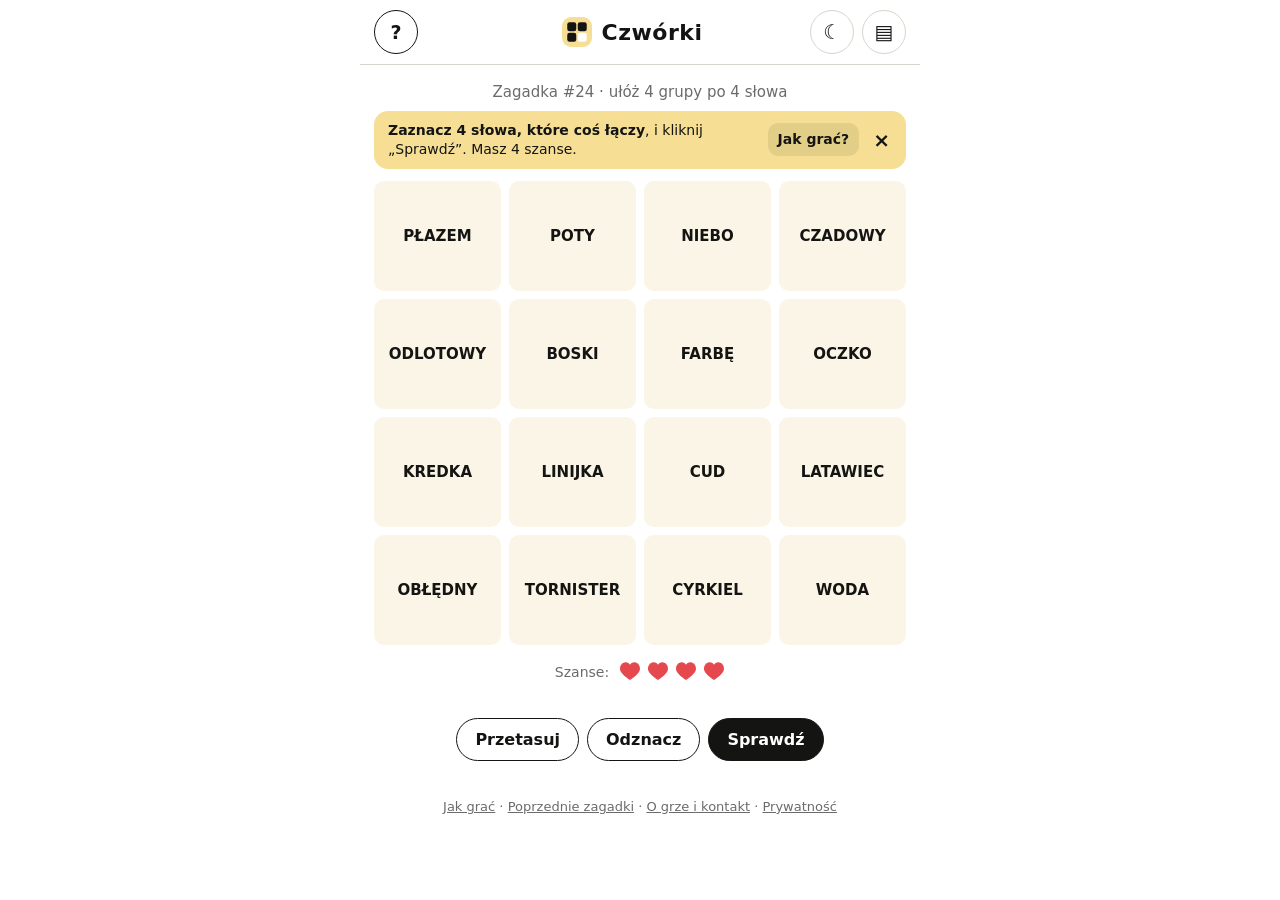
==== index.html @ 01d71d6a "Łatwiej: prostsza grupa w każdym dniu do 17.12, dzisiaj ŹRÓDŁO zamiast KRZESŁO; podpowiedź po 2 pomy" ====
<!DOCTYPE html>
<html lang="pl">
<head>
<meta charset="UTF-8">
<meta name="viewport" content="width=device-width, initial-scale=1, viewport-fit=cover">
<title>Czwórki – codzienna łamigłówka słowna</title>
<meta name="description" content="Codzienna polska łamigłówka: ułóż 16 słów w 4 ukryte grupy. Nowa zagadka każdego dnia.">
<meta property="og:title" content="Czwórki – codzienna łamigłówka słowna">
<meta property="og:description" content="16 słów, 4 ukryte grupy, 4 szanse. Dasz radę?">
<meta property="og:type" content="website">
<link rel="manifest" href="/manifest.webmanifest">
<link rel="apple-touch-icon" href="/ikony/apple-touch-icon.png">
<meta name="apple-mobile-web-app-capable" content="yes">
<meta name="apple-mobile-web-app-title" content="Czwórki">
<meta name="theme-color" content="#F6DF94">
<link rel="icon" href="data:image/svg+xml,<svg xmlns='http://www.w3.org/2000/svg' viewBox='0 0 40 40'><rect width='40' height='40' rx='9' fill='%23F6DF94'/><rect x='7' y='7' width='12' height='12' rx='3' fill='%23141413'/><rect x='21' y='7' width='12' height='12' rx='3' fill='%23141413'/><rect x='7' y='21' width='12' height='12' rx='3' fill='%23141413'/><rect x='21' y='21' width='12' height='12' rx='3' fill='%23fff'/></svg>">
<script>try{if(localStorage.getItem("cz-theme")==="dark")document.documentElement.dataset.theme="dark"}catch(e){}</script>
<link rel="stylesheet" href="style.css?v=68">
<!-- AdSense: po akceptacji wklej tu skrypt z panelu AdSense (oraz baner zgody CMP) -->
<script async src="https://pagead2.googlesyndication.com/pagead/js/adsbygoogle.js?client=ca-pub-8335463733241700" crossorigin="anonymous"></script>
</head>
<body>
<header class="top">
  <div class="top-l"><button class="icon help" id="btn-help" aria-label="Jak grać">?</button></div>
  <h1 class="brand"><svg class="mark" width="30" height="30" viewBox="0 0 40 40" aria-hidden="true"><rect width="40" height="40" rx="9" fill="#F6DF94"></rect><rect x="7" y="7" width="12" height="12" rx="3" fill="#141413"></rect><rect x="21" y="7" width="12" height="12" rx="3" fill="#141413"></rect><rect x="7" y="21" width="12" height="12" rx="3" fill="#141413"></rect><rect x="21" y="21" width="12" height="12" rx="3" fill="#FFFFFF"></rect></svg>Czwórki</h1>
  <div class="top-r">
    <button class="icon" id="btn-theme" aria-label="Włącz ciemny motyw">☾</button>
    <button class="icon" id="btn-stats" aria-label="Statystyki">▤</button>
  </div>
</header>

<main class="wrap">
  <p class="sub" id="subtitle">Ułóż 4 grupy po 4 słowa</p>
  <div class="hint" id="hint" hidden><span><b>Zaznacz 4 słowa, które coś łączy</b>, i kliknij „Sprawdź”. Masz 4 szanse.</span><button type="button" id="hint-more">Jak grać?</button><button type="button" id="hint-x" aria-label="Zamknij podpowiedź">×</button></div>
  <script>try{var h=+localStorage.getItem("cz-help-at")||0;if(!h||Date.now()-h>2592e6)document.getElementById("hint").hidden=false}catch(e){}</script>
  <div id="solved"></div>
  <div class="grid" id="grid" aria-live="polite"></div>
  <p class="lives">Szanse: <span id="lives"></span></p>
  <p class="msg" id="msg" role="status"></p>
  <div class="actions" id="actions">
    <button id="btn-shuffle">Przetasuj</button>
    <button id="btn-clear">Odznacz</button>
    <button id="btn-hint" hidden>💡 Podpowiedź</button>
    <button id="btn-check" class="primary">Sprawdź</button>
  </div>
  <p class="hint-line" id="hint-line" hidden></p>

  <section class="end" id="end" hidden>
    <div class="end-card">
      <div class="end-col">
        <p class="eyebrow">Twój wynik</p>
        <h2 id="end-title"></h2>
        <div class="time-big" id="e-time">0:00</div><div class="time-l">czas rozwiązania</div>
        <div class="mini">
          <div><b id="e-mist">0</b><span>błędy</span></div>
          <div><b id="e-streak">0</b><span>seria</span></div>
        </div>
      </div>
      <div class="end-col">
        <p class="eyebrow">Poleć znajomym</p>
        <div class="share-grid">
        <a class="sh wa" id="sh-wa" href="#" target="_blank" rel="noopener"><span><svg viewBox="0 0 24 24" width="24" height="24" aria-hidden="true"><path fill="#fff" d="M12 3C6.5 3 2 6.9 2 11.7c0 2.6 1.3 4.9 3.4 6.5V22l3.6-2c.9.3 1.9.4 3 .4 5.5 0 10-3.9 10-8.7S17.5 3 12 3z"/></svg></span>WhatsApp</a>
        <a class="sh ms mobile-only" id="sh-ms" href="#" target="_blank" rel="noopener"><span><svg viewBox="0 0 24 24" width="24" height="24" aria-hidden="true"><path fill="#fff" d="M12 3C6.5 3 2 6.9 2 11.7c0 2.6 1.3 4.9 3.4 6.5V22l3.6-2c.9.3 1.9.4 3 .4 5.5 0 10-3.9 10-8.7S17.5 3 12 3z"/></svg></span>Messenger</a>
        <a class="sh sms mobile-only" id="sh-sms" href="#" target="_blank" rel="noopener"><span><svg viewBox="0 0 24 24" width="24" height="24" aria-hidden="true"><path fill="#fff" d="M12 3C6.5 3 2 6.9 2 11.7c0 2.6 1.3 4.9 3.4 6.5V22l3.6-2c.9.3 1.9.4 3 .4 5.5 0 10-3.9 10-8.7S17.5 3 12 3z"/></svg></span>SMS</a>
        <a class="sh fb" id="sh-fb" href="#" target="_blank" rel="noopener"><span><svg viewBox="0 0 24 24" width="22" height="22" aria-hidden="true"><path fill="none" stroke="#fff" stroke-width="2.2" stroke-linecap="round" stroke-linejoin="round" d="M12 3v12M7 8l5-5 5 5M5 13v6a2 2 0 0 0 2 2h10a2 2 0 0 0 2-2v-6"/></svg></span>Facebook</a>
        <a class="sh x desktop-only" id="sh-x" href="#" target="_blank" rel="noopener"><span><svg viewBox="0 0 24 24" width="22" height="22" aria-hidden="true"><path fill="none" stroke="#fff" stroke-width="2.2" stroke-linecap="round" stroke-linejoin="round" d="M12 3v12M7 8l5-5 5 5M5 13v6a2 2 0 0 0 2 2h10a2 2 0 0 0 2-2v-6"/></svg></span>X</a>
        <button class="sh cp" id="sh-copy" type="button"><span><svg viewBox="0 0 24 24" width="22" height="22" aria-hidden="true"><path fill="none" stroke="#fff" stroke-width="2.2" stroke-linecap="round" d="M10 14a4 4 0 0 0 5.7 0l3-3a4 4 0 0 0-5.7-5.7l-1 1M14 10a4 4 0 0 0-5.7 0l-3 3a4 4 0 0 0 5.7 5.7l1-1"/></svg></span>Kopiuj</button>
        <button class="sh more mobile-only" id="btn-share" type="button"><span><svg viewBox="0 0 24 24" width="22" height="22" aria-hidden="true"><path fill="none" stroke="#fff" stroke-width="2.2" stroke-linecap="round" d="M6 12h.01M12 12h.01M18 12h.01"/></svg></span>Więcej</button>
        </div>
        <label class="opt"><input type="checkbox" id="with-score"> dołącz mój wynik</label>
      </div>
    </div>
    <div class="tomorrow">
      <p class="next"><span>Następna zagadka za</span> <b id="countdown"></b></p>
      <p class="streak-note" id="streak-note" hidden></p>
      <div class="remind" id="remind" hidden><button type="button" id="btn-remind" role="switch" aria-checked="false"><span class="rt"><b>Przypomnij mi o nowej zagadce</b><small>codziennie o 8:00 · bez konta</small></span><span class="sw" aria-hidden="true"></span></button><p id="remind-info"></p></div>
    </div>
    <div class="more-games">
      <a class="mg-btn" id="btn-prev" href="#"><span>Wczorajsza</span><b aria-hidden="true">→</b></a>
      <a class="mg-link" href="archiwum.html"><span>Archiwum</span><b aria-hidden="true">→</b></a>
    </div>
    <button class="replay" id="btn-reset" type="button">↺ Zagraj ponownie</button>
    <!-- Miejsce reklamowe: pokazujemy dopiero po zakończeniu gry -->
    <div class="ad-slot" id="ad-slot"><span>Reklama</span></div>
  </section>
</main>

<footer class="foot">
  <a href="jak-grac.html" id="foot-help">Jak grać</a> · <a href="archiwum.html">Poprzednie zagadki</a> · <a href="o-grze.html">O grze i kontakt</a> · <a href="polityka-prywatnosci.html">Prywatność</a>
</footer>

<dialog id="dlg-help" class="sheet">
  <div class="grab"></div>
  <div class="sheet-h"><div><h2>Jak grać</h2><p class="sub2">Znajdź 4 ukryte grupy po 4 słowa</p></div>
    <form method="dialog"><button class="x" aria-label="Zamknij">✕</button></form></div>
  <div class="ex">
    <div class="ex-tiles"><span class="sel">BUT</span><span class="sel">DZWON</span><span class="sel">PŁOMIEŃ</span><span class="sel">PROGRAMISTA</span></div>
    <p><b>Zaznacz 4 słowa</b>, które coś łączy, i kliknij „Sprawdź”.</p>
  </div>
  <div class="ex">
    <div class="ex-row"><b>MA JĘZYK</b><span>BUT, DZWON, PŁOMIEŃ, PROGRAMISTA</span></div>
    <p>Trafiona grupa znika z planszy i <b>odkrywa swoją nazwę</b>.</p>
  </div>
  <div class="ex">
    <div class="ex-lives"><span class="h"></span><span class="h"></span><span class="h"></span><span class="h off"></span><em>Prawie! Jedno słowo nie pasuje</em></div>
    <p>Masz <b>4 szanse</b>. „Prawie!” znaczy, że 3 z 4 zaznaczonych słów są z jednej grupy.</p>
  </div>
  <div class="ex">
    <div class="ex-tiles"><span>KRĘCIĆ</span><span class="trap">BUJAĆ</span><span>KIWAĆ</span><span>ZMYŚLAĆ</span></div>
    <p><b>Uważaj na pułapki.</b> Wiele słów pasuje do kilku grup, ale rozwiązanie jest tylko jedno.</p>
  </div>
  <div class="pill"><i></i>Nowa zagadka codziennie o północy</div>
  <div class="sheet-f"><a href="jak-grac.html">Więcej o zasadach</a><form method="dialog"><button class="primary go">Zagraj</button></form></div>
</dialog>

<dialog id="dlg-stats">
  <h2>Statystyki</h2>
  <div class="stats">
    <div><b id="st-played">0</b><span>Rozegrane</span></div>
    <div><b id="st-win">0</b><span>% wygranych</span></div>
    <div><b id="st-streak">0</b><span>Seria</span></div>
    <div><b id="st-max">0</b><span>Najdłuższa</span></div>
  </div>
  <form method="dialog"><button>Zamknij</button></form>
</dialog>

<div class="toast" id="toast" hidden></div>

<script src="images.js?v=34"></script>
<script src="app.js?v=68"></script>
</body>
</html>
---- style.css ----
:root{--card:#f7f7f3;
  --bg:#ffffff;--fg:#141413;--muted:#6b6b6b;--tile:#FAF5E6;--tile-sel:#141413;--line:#d6d6cc;
  --c0:#F8EDC8;--c1:#F8EDC8;--c2:#F8EDC8;--c3:#F8EDC8;--danger:#c0392b;
  --r:10px;
}
html[data-theme="dark"]{--c0:#3a3a3c;--c1:#3a3a3c;--c2:#3a3a3c;--c3:#3a3a3c;--card:#1c1c1e;--bg:#121213;--fg:#f2f2f2;--muted:#9a9a9a;--tile:#2c2c2e;--tile-sel:#d8d8d0;--line:#3a3a3c;color-scheme:dark}
*{box-sizing:border-box}
[hidden]{display:none!important}
html,body{margin:0;background:var(--bg);color:var(--fg);font-family:system-ui,-apple-system,"Segoe UI",Roboto,sans-serif;-webkit-tap-highlight-color:transparent}
.top{display:flex;align-items:center;justify-content:space-between;padding:10px 14px;border-bottom:1px solid var(--line);max-width:560px;margin:0 auto}
.top-l,.top-r{display:flex;gap:8px;min-width:80px}.top-r{justify-content:flex-end}
.top h1{font-size:22px;margin:0;font-weight:700;letter-spacing:.5px}
.icon{width:36px;height:36px;border-radius:50%;border:1px solid var(--line);background:none;color:var(--fg);font-size:16px;cursor:pointer}
.wrap{max-width:560px;margin:0 auto;padding:14px}
.sub{text-align:center;color:var(--muted);margin:4px 0 14px;font-size:15px}
.grid{display:grid;grid-template-columns:repeat(4,minmax(0,1fr));gap:8px}
.tile{aspect-ratio:1.15/1;border:none;border-radius:var(--r);background:var(--tile);color:var(--fg);font-weight:700;text-transform:uppercase;font-size:clamp(10px,3.1vw,15px);cursor:pointer;user-select:none;padding:2px 3px;white-space:nowrap;overflow:hidden;transition:transform .1s}
.tile:active{transform:scale(.96)}
.tile.sel{background:var(--tile-sel);color:var(--bg)}
.tile.shake{animation:shake .35s}
@keyframes shake{25%{transform:translateX(-5px)}50%{transform:translateX(5px)}75%{transform:translateX(-3px)}}
.row{position:relative;overflow:hidden;border-radius:var(--r);padding:14px 8px;text-align:center;margin-bottom:8px;color:#121212;animation:pop .3s;isolation:isolate;background:var(--gc)}
.row-txt{position:relative;z-index:2}
.row-bg{position:absolute;inset:-4px;background-size:cover;background-position:center;filter:blur(1px);z-index:0;opacity:0;transition:opacity .6s}
.row-bg.on{opacity:1}
.row.has-img{padding:22px 22px;color:#fff;background:#333}
.row.has-img::before,.row.has-img::after{content:"";position:absolute;top:0;bottom:0;width:12px;background:var(--gc);z-index:3}
.row.has-img::before{left:0}.row.has-img::after{right:0}
.row.has-img .row-txt{text-shadow:0 1px 3px rgba(0,0,0,.9),0 0 12px rgba(0,0,0,.6)}
.row.has-img .row-bg::after{content:"";position:absolute;inset:0;background:rgba(0,0,0,.28)}
.credit{position:absolute;right:18px;bottom:3px;z-index:2;font-size:9px;color:#fff;opacity:.75;text-decoration:none;text-shadow:0 1px 2px #000}
.row b{display:block;text-transform:uppercase;font-size:15px}
.row span{font-size:14px;text-transform:uppercase}
@keyframes pop{from{transform:scale(.9);opacity:0}to{transform:scale(1);opacity:1}}
.c0{--gc:var(--c0);background:var(--c0)}.c1{--gc:var(--c1);background:var(--c1)}.c2{--gc:var(--c2);background:var(--c2)}.c3{--gc:var(--c3);background:var(--c3)}
.row.c0,.row.c1,.row.c2,.row.c3{background:var(--gc)}.row.has-img.c0,.row.has-img.c1,.row.has-img.c2,.row.has-img.c3{background:#333}
.lives{text-align:center;color:var(--muted);margin:16px 0 4px;font-size:14px}
.lives i{display:inline-block;width:11px;height:11px;border-radius:50%;background:var(--tile-sel);margin:0 3px;vertical-align:middle}
.msg{text-align:center;min-height:22px;margin:4px 0 8px;font-weight:600;color:var(--danger)}
.actions{display:flex;gap:8px;justify-content:center}
button{font:inherit}
.actions button,.end button,dialog button{border:1px solid var(--fg);background:none;color:var(--fg);border-radius:999px;padding:11px 18px;font-weight:600;cursor:pointer}
button.primary{background:var(--fg);color:var(--bg)}
.opt input{width:17px;height:17px;accent-color:var(--fg)}
.sh:active span{transform:scale(.94)}
.sh.wa span{background:#25d366}.sh.ms span{background:#0a7cff}.sh.fb span{background:#1877f2}.sh.sms span{background:#34c759}.sh.x span{background:#111}.sh.cp span{background:#8a8a85}
html[data-theme="dark"] .sh.x span{background:#444}
body:not(.is-mobile) .mobile-only{display:none}
.ad-slot{margin:18px auto 0;min-height:100px;border:1px dashed var(--line);border-radius:var(--r);display:flex;align-items:center;justify-content:center;color:var(--muted);font-size:12px}
.foot{text-align:center;padding:24px 0 30px;font-size:13px;color:var(--muted)}
.foot a{color:inherit}
dialog{border:none;border-radius:16px;max-width:380px;width:calc(100% - 32px);background:var(--bg);color:var(--fg);padding:20px 22px}
dialog::backdrop{background:rgba(0,0,0,.5)}
dialog h2{margin-top:0}
dialog ul{padding-left:18px;line-height:1.6}
.dot{display:inline-block;width:12px;height:12px;border-radius:3px;vertical-align:middle}
.stats{display:grid;grid-template-columns:repeat(4,1fr);gap:6px;text-align:center;margin-bottom:16px}
.stats b{display:block;font-size:26px}
.stats span{font-size:11px;color:var(--muted)}
.toast{position:fixed;top:70px;left:50%;transform:translateX(-50%);background:var(--fg);color:var(--bg);padding:10px 16px;border-radius:8px;font-weight:600;z-index:10}
.page{max-width:680px;margin:0 auto;padding:20px 16px 40px;line-height:1.65}
.page a{color:inherit}
.lvl{position:absolute;left:8px;top:6px;z-index:4;font-size:10px;font-weight:700;letter-spacing:.6px;padding:2px 7px;border-radius:999px;background:rgba(255,255,255,.75);color:#333}
.row.has-img .lvl{left:20px;background:var(--gc);color:#222}

.row.has-img{padding:24px 22px 22px}

/* ---- Ekran końcowy ---- */
.end{margin-top:18px;animation:pop .35s}
.end-card{display:grid;grid-template-columns:1fr 1fr;background:var(--card);border:1px solid var(--line);border-radius:18px;overflow:hidden}
.end-col{padding:16px 12px;display:flex;flex-direction:column;align-items:center;text-align:center;min-width:0}
.end-col+.end-col{border-left:1px solid var(--line)}
.eyebrow{margin:0 0 6px;font-size:11px;font-weight:700;letter-spacing:.8px;text-transform:uppercase;color:var(--muted)}
.end h2{margin:0 0 10px;font-size:20px}
.end-grid{line-height:0;margin-bottom:12px}
.end-grid div{margin:3px 0}
.end-grid i{display:inline-block;width:19px;height:19px;border-radius:5px;margin:0 1.5px}
.mini{display:flex;gap:18px}
.mini b{display:block;font-size:20px}
.mini span{font-size:11px;color:var(--muted)}
.share-grid{display:grid;grid-template-columns:repeat(3,1fr);gap:10px 4px;width:100%;margin-top:4px}
.sh{display:flex;flex-direction:column;align-items:center;gap:4px;font-size:10.5px;color:var(--muted);text-decoration:none;background:none;border:none;padding:0;cursor:pointer;font-weight:400}
.end .sh{border:none;border-radius:0;padding:0;background:none;color:var(--muted);font-weight:400}
.sh span{width:42px;height:42px;border-radius:50%;display:flex;align-items:center;justify-content:center;transition:transform .15s}
.sh:hover span{transform:translateY(-2px)}
.sh.more span{background:#5b5b57}
.opt{display:flex;align-items:center;gap:6px;font-size:12px;color:var(--muted);margin:12px 0 0;cursor:pointer}
.opt input{width:15px;height:15px;accent-color:var(--fg);margin:0}
.next{display:flex;justify-content:center;align-items:center;gap:6px;margin:14px auto 0;padding:9px 16px;border-radius:999px;background:var(--card);border:1px solid var(--line);width:max-content;font-size:14px;color:var(--muted)}
.next b{color:var(--fg);font-variant-numeric:tabular-nums}
.end button.ghost{display:block;margin:10px auto 0;border:none;background:none;color:var(--muted);text-decoration:underline;font-weight:500;padding:4px 8px;font-size:13px}
@media (max-width:360px){.end-card{grid-template-columns:1fr}.end-col+.end-col{border-left:none;border-top:1px solid var(--line)}}
/* ---- Auto-odkrywanie ostatniej grupy ---- */
.tile.sel{transition:background .15s,transform .15s}
.tile.auto{animation:autoPick .3s ease-out}
@keyframes autoPick{0%{transform:scale(1)}50%{transform:scale(1.12)}100%{transform:scale(1)}}
.grid.closing .tile{transition:opacity .25s,transform .25s;opacity:0;transform:scale(.85)}
body.is-mobile .desktop-only{display:none}
body:not(.is-mobile) .share-grid{grid-template-columns:repeat(2,1fr);max-width:140px}
.arch-link{display:block;margin:12px auto 0;padding:12px 14px;border-radius:14px;border:1px solid var(--line);background:var(--card);color:var(--fg);text-decoration:none;font-size:14px;font-weight:600;text-align:center;max-width:380px}
.arch-link:hover{border-color:var(--fg)}
.row.has-img{min-height:118px;display:flex;flex-direction:column;justify-content:center}
@media (min-width:600px){.row.has-img{min-height:150px}}

/* ---- bez kolorów grup ---- */
.row.has-img::before,.row.has-img::after{display:none}
.row.has-img{padding-left:16px;padding-right:16px}
.row:not(.has-img){color:var(--fg)}
html[data-theme="dark"] .row:not(.has-img) b,html[data-theme="dark"] .row:not(.has-img) span{color:var(--fg)}
.credit{right:12px}
/* ---- 7] większe ikony ---- */
.icon{width:44px;height:44px;font-size:20px;display:flex;align-items:center;justify-content:center}
.icon.help{font-size:19px;font-weight:800;border-width:1.5px;border-color:var(--fg)}
/* ---- 6] życia jako serca ---- */
.lives{display:flex;align-items:center;justify-content:center;gap:10px;font-size:14px}
.lives i{display:none}
.hearts{display:inline-flex;gap:6px}
.h{width:22px;height:20px;display:inline-block;background:no-repeat center/contain url("data:image/svg+xml,%3Csvg xmlns='http://www.w3.org/2000/svg' viewBox='0 0 24 22'%3E%3Cpath d='M12 21s-8.5-5.3-10.6-10.2C-.1 6.2 3 1.5 7.3 1.5c2.2 0 3.7 1.2 4.7 2.7 1-1.5 2.5-2.7 4.7-2.7 4.3 0 7.4 4.7 5.9 9.3C20.5 15.7 12 21 12 21z' fill='%23e5484d'/%3E%3C/svg%3E")}
.h.off{background-image:url("data:image/svg+xml,%3Csvg xmlns='http://www.w3.org/2000/svg' viewBox='0 0 24 22'%3E%3Cpath d='M12 21s-8.5-5.3-10.6-10.2C-.1 6.2 3 1.5 7.3 1.5c2.2 0 3.7 1.2 4.7 2.7 1-1.5 2.5-2.7 4.7-2.7 4.3 0 7.4 4.7 5.9 9.3C20.5 15.7 12 21 12 21z' fill='none' stroke='%23999' stroke-width='1.8'/%3E%3C/svg%3E")}
.h.lost{animation:heartLost .6s}
@keyframes heartLost{0%{transform:scale(1)}30%{transform:scale(1.35)}60%{transform:scale(.8)}100%{transform:scale(1)}}
/* ---- 4] czas na ekranie końcowym ---- */
.time-big{font-size:40px;font-weight:800;font-variant-numeric:tabular-nums;line-height:1.1}
.time-l{font-size:11px;color:var(--muted);margin:2px 0 12px}
/* ---- 5] tutorial jako arkusz od dołu ---- */
dialog.sheet{margin:auto auto 0;width:100%;max-width:560px;border-radius:24px 24px 0 0;padding:10px 20px 22px;max-height:92vh;overflow:auto;animation:sheetUp .3s ease-out}
@keyframes sheetUp{from{transform:translateY(100%)}to{transform:none}}
.grab{width:44px;height:5px;border-radius:3px;background:var(--line);margin:0 auto 12px}
.sheet-h{display:flex;justify-content:space-between;align-items:flex-start}
.sheet-h h2{margin:0;font-size:26px}
.sub2{margin:4px 0 0;color:var(--muted)}
dialog .x{width:40px;height:40px;border-radius:12px;border:none;background:var(--tile);color:var(--fg);font-size:16px;padding:0;cursor:pointer}
.ex{border-top:1px solid var(--line);padding:14px 0 4px;margin-top:14px}
.ex p{margin:8px 0 0;font-size:15px;color:var(--muted);line-height:1.45}
.ex p b{color:var(--fg)}
.ex-tiles{display:grid;grid-template-columns:repeat(4,1fr);gap:6px}
.ex-tiles span{background:var(--tile);border-radius:8px;padding:12px 2px;text-align:center;font-weight:700;font-size:11px}
.ex-tiles span.sel{background:var(--tile-sel);color:var(--bg)}
.ex-tiles span.trap{outline:2px dashed #e5484d;outline-offset:-2px}
.ex-row{background:var(--c0);border-radius:10px;padding:10px;text-align:center}
.ex-row b{display:block;font-size:14px}.ex-row span{font-size:12px}
.ex-lives{display:flex;align-items:center;gap:6px;flex-wrap:wrap}
.ex-lives em{font-style:normal;font-weight:700;color:var(--danger);font-size:13px;margin-left:8px}
.pill{display:flex;align-items:center;gap:10px;background:var(--card);border:1px solid var(--line);border-radius:14px;padding:12px 14px;margin:18px 0 0;font-weight:600}
.pill i{width:10px;height:10px;border-radius:50%;background:#46a758;display:inline-block}
.sheet-f{display:flex;justify-content:space-between;align-items:center;margin-top:16px}
.sheet-f a{color:var(--fg);font-weight:600;font-size:14px}
.sheet-f form{margin:0}
dialog .go{padding:13px 30px;font-size:16px}
.tut{max-width:520px;margin:0 0 28px}
.tut .ex:first-of-type{border-top:none;margin-top:6px}
.btn-play{display:inline-block;background:var(--fg);color:var(--bg)!important;text-decoration:none;font-weight:700;padding:12px 22px;border-radius:999px}

/* ---- zdjęcie w całości + rozmyte tło po bokach ---- */
.row-bg{inset:-30px;filter:blur(18px) saturate(1.2) brightness(.7);background-position:center}
.row.has-img .row-bg::after{display:none}
.row-fg{position:absolute;inset:0;background-size:contain;background-repeat:no-repeat;background-position:center;z-index:1;opacity:0;transition:opacity .6s}
.row-fg.on{opacity:1}
.row.has-img::after{display:block;content:"";position:absolute;inset:0;width:auto;background:linear-gradient(rgba(0,0,0,.15),rgba(0,0,0,.45));z-index:1}
.row.has-img .row-txt{z-index:2}
.row.has-img{min-height:150px}
@media (min-width:600px){.row.has-img{min-height:190px}}

/* ---- żółty akcent marki ---- */
:root{--brand:#F6DF94;--on-brand:#141413}
.top h1.brand{display:flex;align-items:center;gap:10px}
.top h1.brand .mark{color:var(--fg);flex:none}
.end-col:first-child{background:var(--brand);color:var(--on-brand)}
.end-col:first-child .eyebrow,.end-col:first-child .time-l,.end-col:first-child .mini span{color:rgba(20,20,19,.7)}
dialog .go,.btn-play{background:var(--brand)!important;color:var(--on-brand)!important;border-color:var(--brand)!important}
.pill i{background:var(--brand);box-shadow:0 0 0 2px var(--on-brand) inset}
.top h1.brand .mark{border-radius:9px}
html[data-theme="dark"]{--tile-sel:#F6DF94}
html[data-theme="dark"] .tile.sel{color:#141413}

/* ---- efekty ---- */
.tile{transition:background .15s,color .15s,transform .12s}
.tile.enter{animation:tileIn .38s cubic-bezier(.2,.9,.3,1.3) both}
@keyframes tileIn{from{opacity:0;transform:translateY(10px) scale(.9)}to{opacity:1;transform:none}}
.tile.pop{animation:tilePop .22s ease-out}
@keyframes tilePop{0%{transform:scale(1)}45%{transform:scale(1.08)}100%{transform:scale(1)}}
.tile:hover{transform:translateY(-1px)}
.grid.shuffling .tile{transition:transform .18s,opacity .18s;transform:scale(.85) rotate(-3deg);opacity:.2}
.tile.jump{animation:tileJump .45s cubic-bezier(.3,1.6,.5,1) both}
@keyframes tileJump{0%{transform:none}40%{transform:translateY(-14px) scale(1.06)}70%{transform:translateY(2px)}100%{transform:none}}
.row{animation:rowIn .3s ease-out}
@keyframes rowIn{from{opacity:0}to{opacity:1}}
.msg.bump{animation:msgBump .35s ease-out}
@keyframes msgBump{0%{transform:scale(.8);opacity:0}60%{transform:scale(1.06);opacity:1}100%{transform:none}}
.actions button,.end button,.sh span,.arch-link{transition:transform .12s}
.actions button:active,.end button:active,.arch-link:active{transform:scale(.95)}
.end-card{animation:cardIn .5s cubic-bezier(.2,.9,.3,1.2) both}
@keyframes cardIn{from{opacity:0;transform:translateY(16px) scale(.96)}to{opacity:1;transform:none}}
.time-big{animation:timePulse .8s ease-out .7s}
@keyframes timePulse{0%,100%{transform:none}50%{transform:scale(1.08)}}
.confetti{position:fixed;inset:0;width:100%;height:100%;pointer-events:none;z-index:50}
@media (prefers-reduced-motion:reduce){*,*::before,*::after{animation:none!important;transition:none!important}}
/* ---- archiwum w grze ---- */
.arch-badge{display:inline-block;background:var(--brand);color:var(--on-brand);font-weight:700;font-size:12px;padding:2px 8px;border-radius:999px;margin-right:4px;vertical-align:1px}
.sub a{color:var(--fg);font-weight:600}
.next a{color:var(--fg);font-weight:700;text-decoration:none}
.more-games{display:flex;flex-direction:column;gap:8px;max-width:380px;margin:14px auto 0}
.mg-btn,.mg-link{display:flex;align-items:center;justify-content:space-between;gap:12px;padding:14px 18px;border-radius:14px;text-decoration:none;font-weight:700;font-size:15px;transition:transform .12s}
.mg-btn{background:var(--brand);color:var(--on-brand)}
.mg-link{background:var(--card);border:1px solid var(--line);color:var(--fg);font-weight:600}
.mg-btn b,.mg-link b{flex:none;font-size:18px}
.mg-btn:active,.mg-link:active{transform:scale(.97)}
.end button.replay{display:block;margin:12px auto 0;background:none;border:1.5px solid var(--fg);color:var(--fg);border-radius:999px;padding:10px 22px;font-weight:700;font-size:15px}

/* Telefon: węższa plansza z marginesami po bokach (jak w Literalnie) */
@media (max-width:600px){.wrap{padding:14px 18px}.grid{gap:6px}.tile.long{font-size:clamp(9px,2.7vw,13px)}}
/* Komputer: „Jak grać” jako okno na środku, zaokrąglone ze wszystkich stron */
@media (min-width:600px){dialog.sheet{margin:auto;border-radius:24px;padding:22px 26px 24px;max-height:88vh;animation:sheetPop .22s ease-out}dialog.sheet .grab{display:none}}
@keyframes sheetPop{from{opacity:0;transform:scale(.96)}to{opacity:1;transform:none}}

/* Wariant B: kurtyna. Nowy pasek i jego zdjęcie odsłaniają się od góry, napis wjeżdża z boku (ok. 0,5 s) */
.row.fresh{animation:curtain 1.5s cubic-bezier(.2,.8,.2,1) backwards}
.row.fresh .row-txt{animation:txtIn .6s cubic-bezier(.2,.8,.2,1) .6s backwards}
.row-bg.curtain{transition:none;opacity:1}
.row-fg.curtain{transition:none;opacity:1;animation:curtain 1.5s cubic-bezier(.2,.8,.2,1) backwards}
@keyframes curtain{from{clip-path:inset(0 0 100% 0)}to{clip-path:inset(0 0 0 0)}}
@keyframes txtIn{from{opacity:0;transform:translateX(-10px)}to{opacity:1;transform:none}}

/* Po grze: wynik u góry, pod nim reklama, grupy zwinięte do wąskich pasków (dotknięcie rozwija) */
body.finished .end{margin-top:6px}
body.finished .ad-slot{margin:12px 0 0;min-height:250px;font-size:11px;letter-spacing:.5px;text-transform:uppercase}
.groups-label{margin:22px 0 8px;font-size:13px;font-weight:700;color:var(--muted);text-transform:uppercase;letter-spacing:.6px;text-align:center}
body.finished .row{cursor:pointer;transition:min-height .3s ease}
body.finished .row.has-img{min-height:64px;padding:10px 14px}
body.finished .row b{font-size:13px}
body.finished .row span{font-size:11.5px}
body.finished .row .credit{display:none}
body.finished .row.has-img.open{min-height:150px;padding:22px 16px}
body.finished .row.open .credit{display:block}
@media (min-width:600px){body.finished .row.has-img.open{min-height:190px}}

/* Pasek nawigacji w archiwum: zawsze pod ręką (przyklejony u góry przy przewijaniu) */
.arch-nav{position:sticky;top:0;z-index:20;display:flex;align-items:center;gap:6px;margin:0 -4px 12px;padding:8px 4px;background:var(--bg);font-size:14px}
.arch-nav .an-btn{flex:none;width:38px;height:38px;display:grid;place-items:center;border:1px solid var(--line);border-radius:12px;background:var(--card);color:var(--fg);font-size:20px;line-height:1;text-decoration:none;cursor:pointer;padding:0}
.arch-nav .an-btn[aria-disabled="true"]{opacity:.35;pointer-events:none}
.arch-nav .an-mid{flex:1;min-width:0;height:38px;display:flex;align-items:center;justify-content:center;gap:6px;border:1px solid var(--line);border-radius:12px;background:var(--card);color:var(--fg);text-decoration:none;white-space:nowrap;overflow:hidden}
.arch-nav .an-mid .arch-badge{margin:0}
.arch-nav .an-mid i{font-style:normal;font-size:11px;color:var(--muted)}
.arch-nav .an-today{flex:none;height:38px;display:flex;align-items:center;padding:0 12px;border-radius:12px;background:var(--brand);color:var(--on-brand);font-weight:700;font-size:13px;text-decoration:none}
@media (max-width:600px){.arch-nav .an-mid .arch-badge{display:none}}
.arch-nav .an-d{color:var(--muted)}
@media (max-width:360px){.arch-nav .an-today{padding:0 9px;font-size:12px}}

/* Bez „pęknięć” przy animacji: rozmyte tło rysowane w osobnej, przyciętej warstwie */
.row.has-img{isolation:isolate;overflow:hidden}
.row-bg{will-change:auto;transform:translateZ(0)}
/* Po grze zwinięte paski: zdjęcie na całą szerokość (kadr od środka), bez rozmytych pasów po bokach */
body.finished .row.has-img:not(.open) .row-fg{background-size:cover;background-position:center 40%}
body.finished .row.has-img:not(.open) .row-bg{display:none}
body.finished .row.has-img:not(.open)::before{content:"";position:absolute;inset:0;background:rgba(0,0,0,.38);z-index:1}
body.finished .row.has-img:not(.open) .row-txt{position:relative;z-index:2}

/* Bez przeskoków: pasek grupy od razu ma docelową wysokość (zdjęcie nie „rozpycha” go po wczytaniu),
   a kolor tła zmienia się płynnie */
#solved .row{min-height:150px;display:flex;flex-direction:column;justify-content:center;padding:22px 22px;transition:background-color .4s ease,color .4s ease}
@media (min-width:600px){#solved .row{min-height:190px}}
body.finished #solved .row:not(.open){min-height:64px;padding:10px 14px}

/* Bez cienkich kresek (Firefox): kafelki na pełnych pikselach i w osobnych warstwach, bez ruchu przy najechaniu */
.grid.px .tile{aspect-ratio:auto;height:var(--tile-h)}
.tile{will-change:transform;backface-visibility:hidden}
.tile:hover{transform:none}

/* Krótka podpowiedź dla nowych graczy (zamiast okna z instrukcją) */
.hint{display:flex;align-items:center;gap:8px;margin:-4px 0 12px;padding:10px 10px 10px 14px;border-radius:14px;background:var(--brand);color:var(--on-brand);font-size:14px;line-height:1.35;animation:cardIn .4s ease-out both}
.hint span{flex:1}
.hint button{flex:none;border:none;background:rgba(0,0,0,.08);color:inherit;border-radius:10px;font:inherit;font-weight:700;padding:7px 10px;cursor:pointer}
.hint #hint-x{background:none;font-size:20px;line-height:1;padding:4px 6px}

/* Bez przesunięć przy wczytywaniu: miejsce na planszę zarezerwowane, zanim przyjdzie zagadka */
.grid:empty{aspect-ratio:1.1/1}


.remind button.busy{opacity:.7;cursor:progress}

/* Seria dni z rzędu – dyskretnie */
.streak-chip{display:inline-block;margin-left:4px;padding:1px 8px;border-radius:999px;background:var(--card);border:1px solid var(--line);font-size:.9em;color:var(--fg);white-space:nowrap}


/* Dolna część ekranu po grze: jedna karta „jutro” (odliczanie, seria, przypomnienie) i spokojniejsze przyciski */
.tomorrow{margin:14px 0 0;padding:16px 16px 6px;border-radius:18px;background:var(--card);border:1px solid var(--line)}
.tomorrow .next{margin:0 auto;padding:0;border:none;background:none;font-size:15px}
.tomorrow .next b{font-size:20px}
.streak-note{margin:6px 0 0;text-align:center;font-size:13px;color:var(--muted)}
.remind{margin:12px -4px 0;border-top:1px solid var(--line)}
.remind button{width:100%;display:flex;align-items:center;gap:14px;padding:12px 4px 10px;border:none;background:none;color:var(--fg);font:inherit;text-align:left;cursor:pointer}
.remind .rt{flex:1;display:flex;flex-direction:column;gap:2px}
.remind .rt b{font-size:15px}
.remind .rt small{font-size:12.5px;color:var(--muted)}
.remind .sw{flex:none;width:46px;height:28px;border-radius:999px;background:var(--line);position:relative;transition:background .2s}
.remind .sw::after{content:"";position:absolute;top:3px;left:3px;width:22px;height:22px;border-radius:50%;background:#fff;box-shadow:0 1px 3px rgba(0,0,0,.25);transition:transform .2s}
.remind button.on .sw{background:#2E9E5B}
.remind button.on .sw::after{transform:translateX(18px)}
.remind button.busy{opacity:.6;cursor:progress}
.remind p{margin:0 0 8px;font-size:13px;color:var(--muted);line-height:1.4}
.remind p:empty{display:none}
.more-games{flex-direction:row;max-width:none;gap:8px}
.more-games .mg-btn,.more-games .mg-link{flex:1;padding:12px 14px;font-size:14px;border-radius:14px}
.more-games .mg-link{font-weight:700}
.end button.replay{display:block;margin:14px auto 0;border:none;border-radius:0;background:none;color:var(--muted);font:inherit;font-size:14px;text-decoration:underline;text-underline-offset:3px;cursor:pointer;padding:6px}

/* Dwa przyciski w jednej linii i spokojny „Zagraj ponownie” */
.more-games .mg-btn,.more-games .mg-link{white-space:nowrap;padding:13px 16px;font-size:15px}
.end button.replay{margin:16px auto 0;padding:9px 18px;border:1px solid var(--line);border-radius:999px;background:transparent;color:var(--muted);font-size:14px;font-weight:600;text-decoration:none}
.end button.replay:active{transform:scale(.97)}
.more-games .mg-btn,.more-games .mg-link{min-width:0;flex:1 1 0}

/* Podpowiedź */
#btn-hint{background:var(--brand);color:var(--on-brand);border-color:transparent}
.hint-line{margin:10px auto 0;max-width:440px;text-align:center;font-size:14px;color:var(--fg);background:var(--card);border:1px solid var(--line);border-radius:12px;padding:8px 12px}
@media (max-width:420px){.actions{flex-wrap:wrap;justify-content:center}}
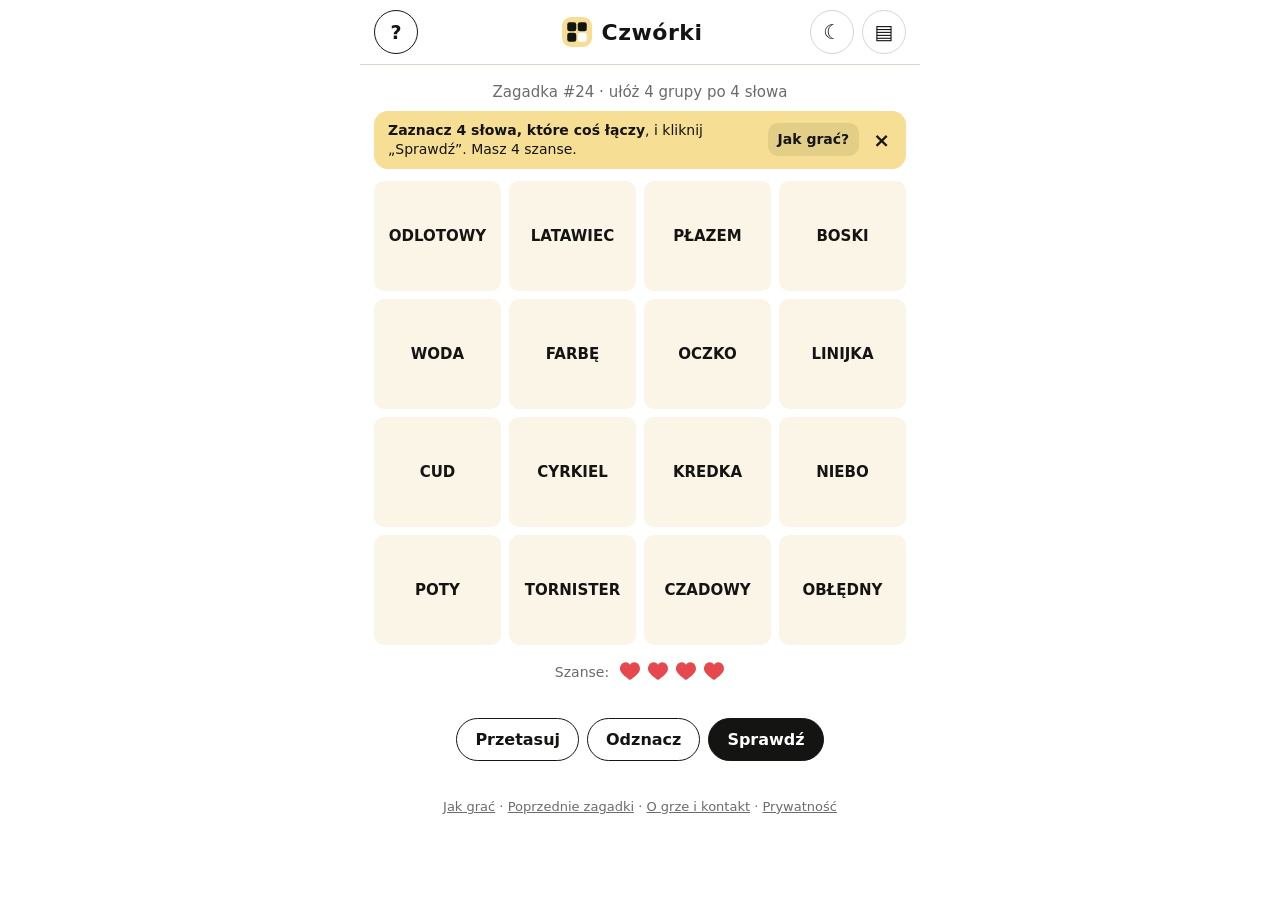
==== commit e43f01ac: "Zdjęcia: angielskie frazy dla grup od 25.11 i wyszukiwanie Pexels po angielsku w panelu Co-Authored-" ====
--- a/index.html
+++ b/index.html
@@ -126,7 +126,7 @@
 
 <div class="toast" id="toast" hidden></div>
 
-<script src="images.js?v=34"></script>
+<script src="images.js?v=35"></script>
 <script src="app.js?v=68"></script>
 </body>
 </html>
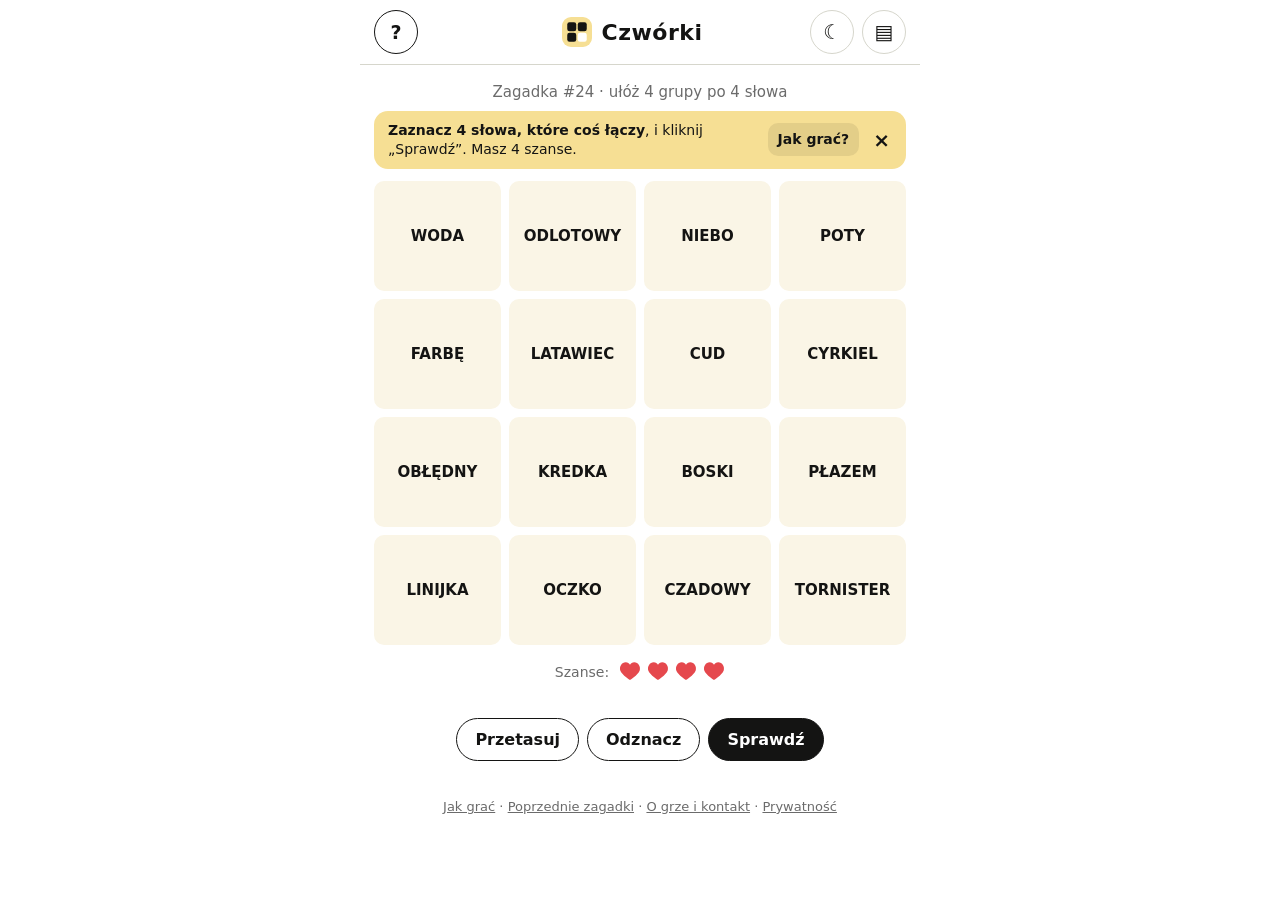
==== commit 7f3fc56b: "Przypomnienia: samonaprawa zapisu przy wizycie, usuwanie tylko wygasłych (410) Co-Authored-By: Claud" ====
--- a/index.html
+++ b/index.html
@@ -127,6 +127,6 @@
 <div class="toast" id="toast" hidden></div>
 
 <script src="images.js?v=35"></script>
-<script src="app.js?v=68"></script>
+<script src="app.js?v=69"></script>
 </body>
 </html>
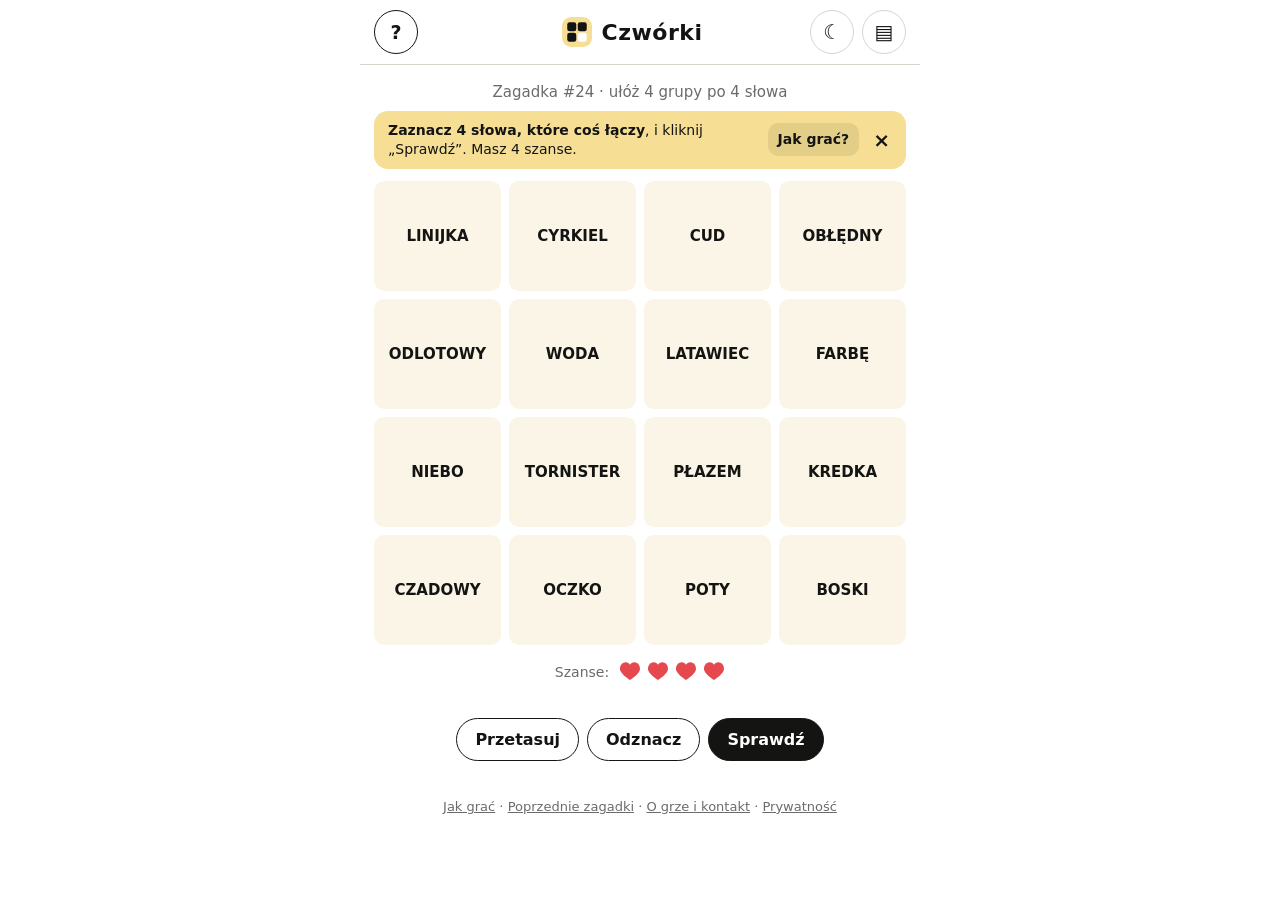
==== commit fa730b1f: "Poziom zagadek: pułapki i trudniejsze grupy (25.11–20.12), poprawne kolory 18–31.12; duży przycisk „" ====
--- a/index.html
+++ b/index.html
@@ -15,7 +15,7 @@
 <meta name="theme-color" content="#F6DF94">
 <link rel="icon" href="data:image/svg+xml,<svg xmlns='http://www.w3.org/2000/svg' viewBox='0 0 40 40'><rect width='40' height='40' rx='9' fill='%23F6DF94'/><rect x='7' y='7' width='12' height='12' rx='3' fill='%23141413'/><rect x='21' y='7' width='12' height='12' rx='3' fill='%23141413'/><rect x='7' y='21' width='12' height='12' rx='3' fill='%23141413'/><rect x='21' y='21' width='12' height='12' rx='3' fill='%23fff'/></svg>">
 <script>try{if(localStorage.getItem("cz-theme")==="dark")document.documentElement.dataset.theme="dark"}catch(e){}</script>
-<link rel="stylesheet" href="style.css?v=68">
+<link rel="stylesheet" href="style.css?v=69">
 <!-- AdSense: po akceptacji wklej tu skrypt z panelu AdSense (oraz baner zgody CMP) -->
 <script async src="https://pagead2.googlesyndication.com/pagead/js/adsbygoogle.js?client=ca-pub-8335463733241700" crossorigin="anonymous"></script>
 </head>
@@ -67,9 +67,10 @@
         <button class="sh cp" id="sh-copy" type="button"><span><svg viewBox="0 0 24 24" width="22" height="22" aria-hidden="true"><path fill="none" stroke="#fff" stroke-width="2.2" stroke-linecap="round" d="M10 14a4 4 0 0 0 5.7 0l3-3a4 4 0 0 0-5.7-5.7l-1 1M14 10a4 4 0 0 0-5.7 0l-3 3a4 4 0 0 0 5.7 5.7l1-1"/></svg></span>Kopiuj</button>
         <button class="sh more mobile-only" id="btn-share" type="button"><span><svg viewBox="0 0 24 24" width="22" height="22" aria-hidden="true"><path fill="none" stroke="#fff" stroke-width="2.2" stroke-linecap="round" d="M6 12h.01M12 12h.01M18 12h.01"/></svg></span>Więcej</button>
         </div>
-        <label class="opt"><input type="checkbox" id="with-score"> dołącz mój wynik</label>
+        <label class="opt"><input type="checkbox" id="with-score" checked> dołącz mój wynik</label>
       </div>
     </div>
+    <button class="challenge" id="btn-challenge" type="button"><b id="ch-title">Rzuć wyzwanie znajomym</b><small id="ch-sub">wyślij swój wynik – ciekawe, czy pobiją Twój czas</small></button>
     <div class="tomorrow">
       <p class="next"><span>Następna zagadka za</span> <b id="countdown"></b></p>
       <p class="streak-note" id="streak-note" hidden></p>
@@ -127,6 +128,6 @@
 <div class="toast" id="toast" hidden></div>
 
 <script src="images.js?v=35"></script>
-<script src="app.js?v=69"></script>
+<script src="app.js?v=70"></script>
 </body>
 </html>
--- a/style.css
+++ b/style.css
@@ -314,3 +314,8 @@
 #btn-hint{background:var(--brand);color:var(--on-brand);border-color:transparent}
 .hint-line{margin:10px auto 0;max-width:440px;text-align:center;font-size:14px;color:var(--fg);background:var(--card);border:1px solid var(--line);border-radius:12px;padding:8px 12px}
 @media (max-width:420px){.actions{flex-wrap:wrap;justify-content:center}}
+
+.challenge{display:flex;flex-direction:column;align-items:center;gap:2px;width:100%;margin:12px 0 0;padding:14px 16px;border:none;border-radius:14px;background:var(--fg);color:var(--bg);cursor:pointer;font:inherit}
+.challenge b{font-size:17px;font-weight:700}
+.challenge small{font-size:12.5px;opacity:.75}
+.challenge:active{transform:scale(.98)}
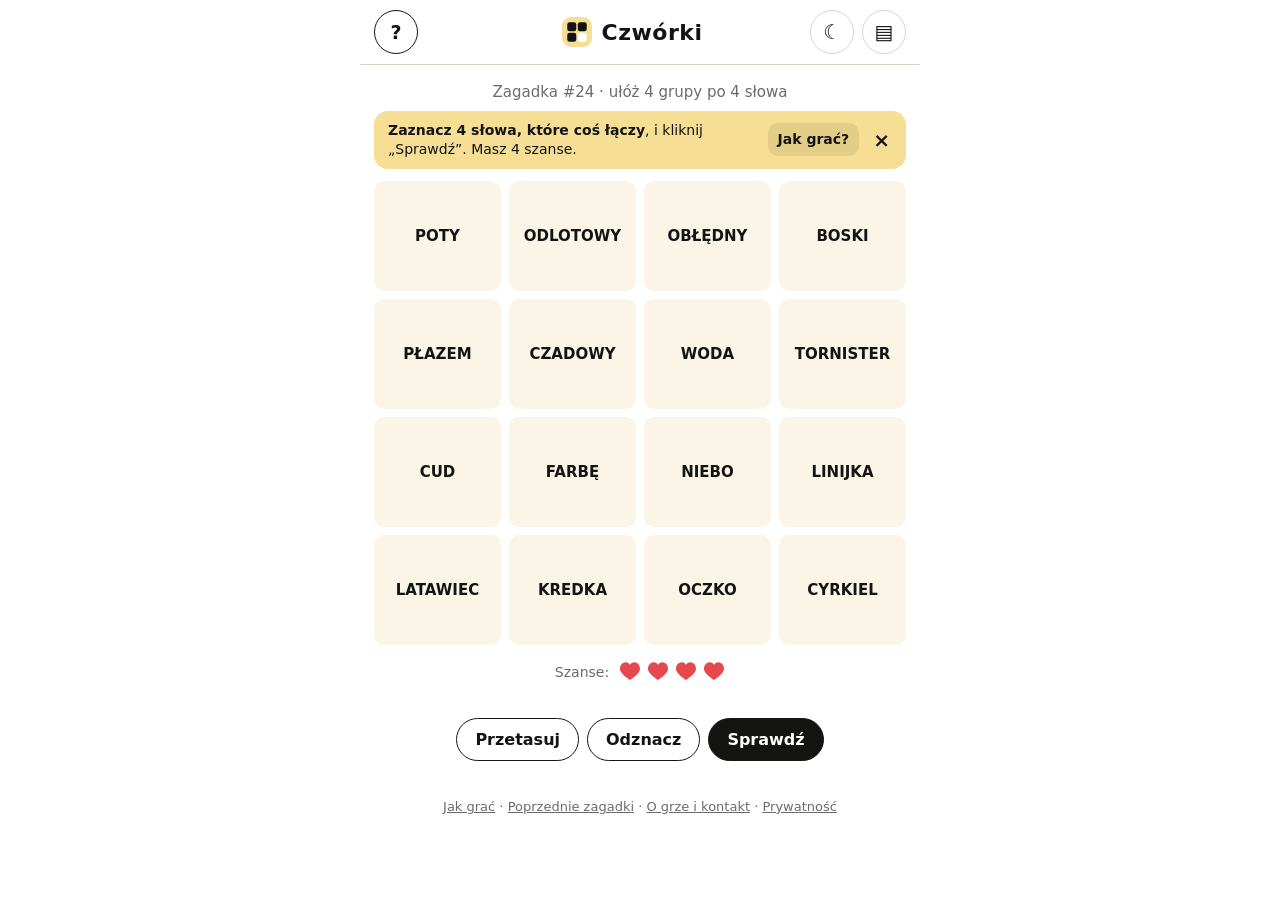
==== commit b2dc5aad: "Ekran wyniku: emotka i pełne tło przycisku wyzwania, wyraźniejsze „Zagraj ponownie”, „Więcej zagadek" ====
--- a/index.html
+++ b/index.html
@@ -15,7 +15,7 @@
 <meta name="theme-color" content="#F6DF94">
 <link rel="icon" href="data:image/svg+xml,<svg xmlns='http://www.w3.org/2000/svg' viewBox='0 0 40 40'><rect width='40' height='40' rx='9' fill='%23F6DF94'/><rect x='7' y='7' width='12' height='12' rx='3' fill='%23141413'/><rect x='21' y='7' width='12' height='12' rx='3' fill='%23141413'/><rect x='7' y='21' width='12' height='12' rx='3' fill='%23141413'/><rect x='21' y='21' width='12' height='12' rx='3' fill='%23fff'/></svg>">
 <script>try{if(localStorage.getItem("cz-theme")==="dark")document.documentElement.dataset.theme="dark"}catch(e){}</script>
-<link rel="stylesheet" href="style.css?v=69">
+<link rel="stylesheet" href="style.css?v=70">
 <!-- AdSense: po akceptacji wklej tu skrypt z panelu AdSense (oraz baner zgody CMP) -->
 <script async src="https://pagead2.googlesyndication.com/pagead/js/adsbygoogle.js?client=ca-pub-8335463733241700" crossorigin="anonymous"></script>
 </head>
@@ -70,7 +70,7 @@
         <label class="opt"><input type="checkbox" id="with-score" checked> dołącz mój wynik</label>
       </div>
     </div>
-    <button class="challenge" id="btn-challenge" type="button"><b id="ch-title">Rzuć wyzwanie znajomym</b><small id="ch-sub">wyślij swój wynik – ciekawe, czy pobiją Twój czas</small></button>
+    <button class="challenge" id="btn-challenge" type="button"><b id="ch-title">📲 Rzuć wyzwanie znajomym</b><small id="ch-sub">wyślij swój wynik – ciekawe, czy pobiją Twój czas</small></button>
     <div class="tomorrow">
       <p class="next"><span>Następna zagadka za</span> <b id="countdown"></b></p>
       <p class="streak-note" id="streak-note" hidden></p>
@@ -78,7 +78,7 @@
     </div>
     <div class="more-games">
       <a class="mg-btn" id="btn-prev" href="#"><span>Wczorajsza</span><b aria-hidden="true">→</b></a>
-      <a class="mg-link" href="archiwum.html"><span>Archiwum</span><b aria-hidden="true">→</b></a>
+      <a class="mg-link" href="archiwum.html"><span>Więcej zagadek</span><b aria-hidden="true">→</b></a>
     </div>
     <button class="replay" id="btn-reset" type="button">↺ Zagraj ponownie</button>
     <!-- Miejsce reklamowe: pokazujemy dopiero po zakończeniu gry -->
@@ -128,6 +128,6 @@
 <div class="toast" id="toast" hidden></div>
 
 <script src="images.js?v=35"></script>
-<script src="app.js?v=70"></script>
+<script src="app.js?v=71"></script>
 </body>
 </html>
--- a/style.css
+++ b/style.css
@@ -319,3 +319,6 @@
 .challenge b{font-size:17px;font-weight:700}
 .challenge small{font-size:12.5px;opacity:.75}
 .challenge:active{transform:scale(.98)}
+.end button.replay{color:var(--fg);border:1.5px solid var(--fg);font-weight:700}
+.end button.challenge{background:var(--fg);color:var(--bg);border:none;border-radius:16px;padding:14px 16px}
+.end button.challenge small{color:var(--bg)}
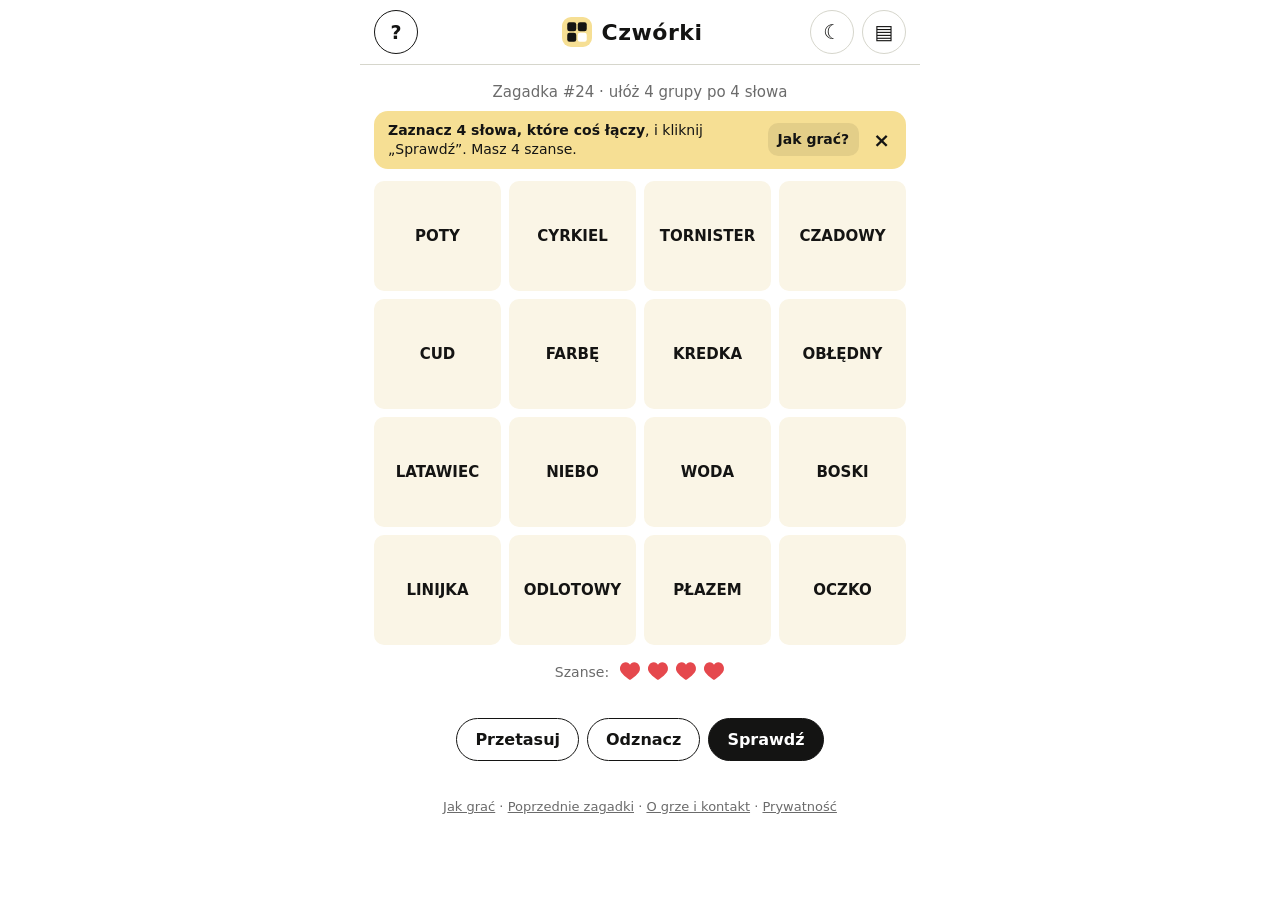
==== commit 22bf7edd: "Polecenia: link z ?z=1 i licznik „Od znajomych” w panelu Co-Authored-By: Claude Opus 5.5 <noreply@an" ====
--- a/index.html
+++ b/index.html
@@ -128,6 +128,6 @@
 <div class="toast" id="toast" hidden></div>
 
 <script src="images.js?v=35"></script>
-<script src="app.js?v=71"></script>
+<script src="app.js?v=72"></script>
 </body>
 </html>
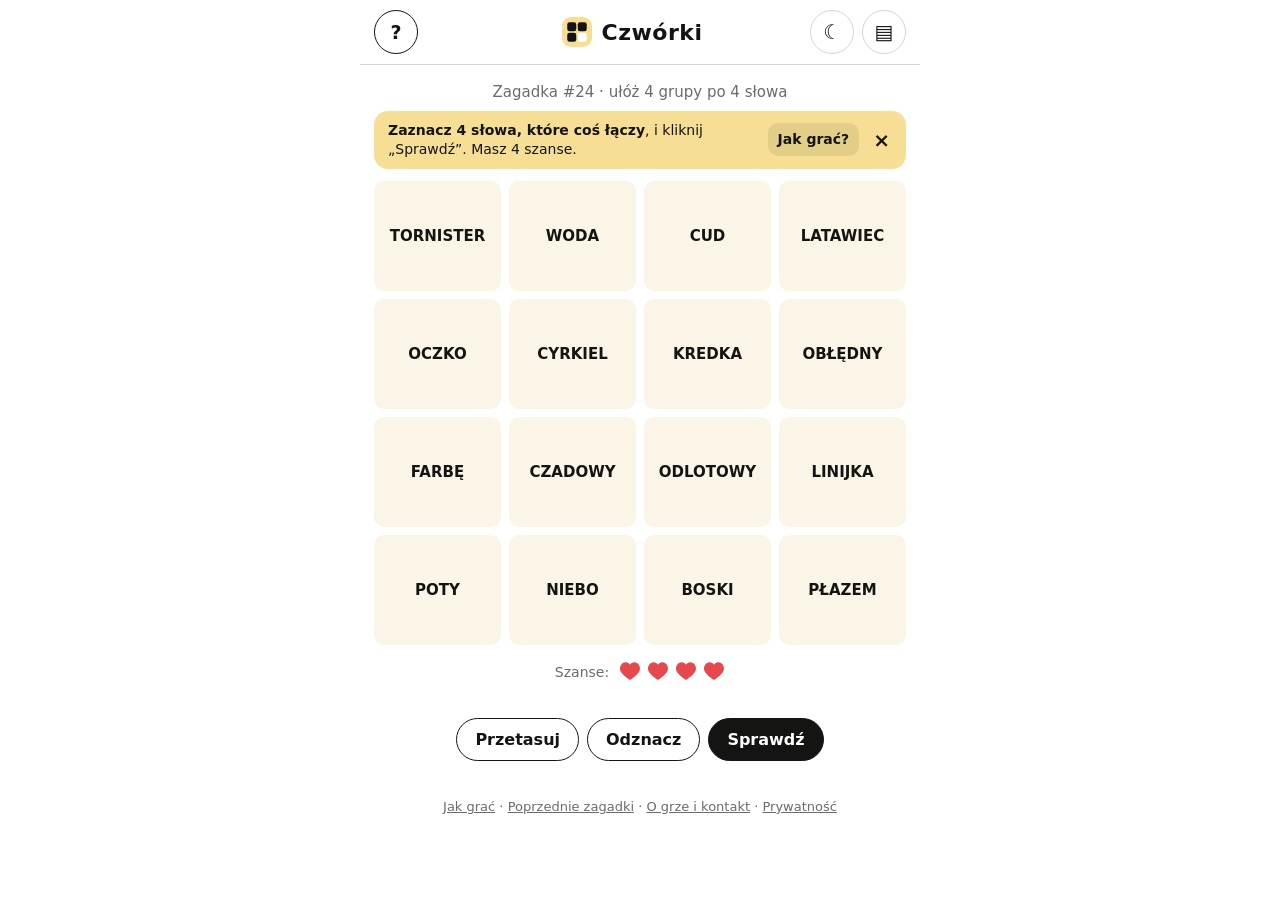
==== commit 5240a236: "Śledzenie źródeł z profili: ?z=fb|ig|tt|yt, kolumna „Z profili” w panelu Co-Authored-By: Claude Opus" ====
--- a/index.html
+++ b/index.html
@@ -128,6 +128,6 @@
 <div class="toast" id="toast" hidden></div>
 
 <script src="images.js?v=35"></script>
-<script src="app.js?v=72"></script>
+<script src="app.js?v=73"></script>
 </body>
 </html>
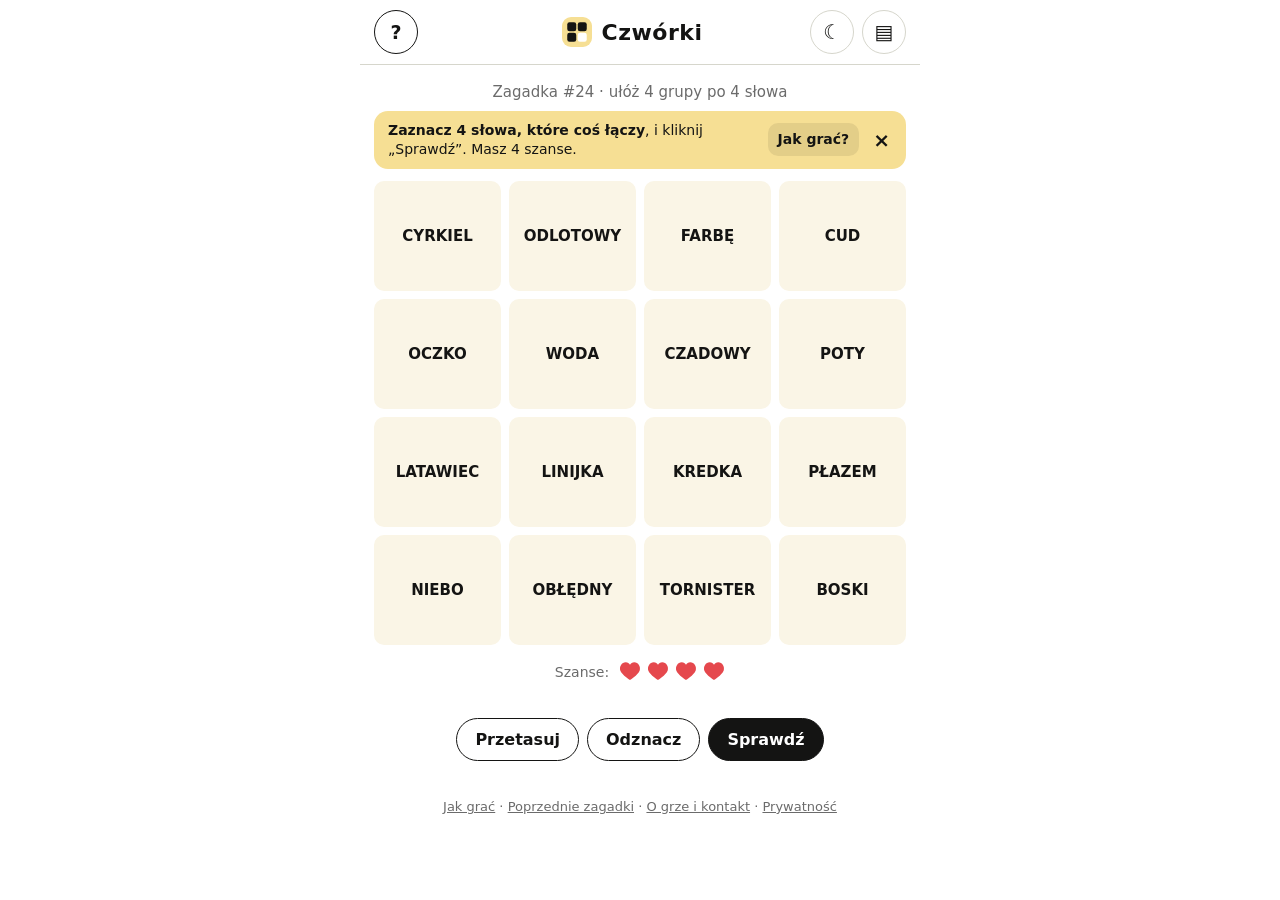
==== commit af1a4ec9: "Wejścia z linku (?z=) liczone także, gdy osoba już dziś grała Co-Authored-By: Claude Opus 5.5 <norep" ====
--- a/index.html
+++ b/index.html
@@ -128,6 +128,6 @@
 <div class="toast" id="toast" hidden></div>
 
 <script src="images.js?v=35"></script>
-<script src="app.js?v=73"></script>
+<script src="app.js?v=74"></script>
 </body>
 </html>
